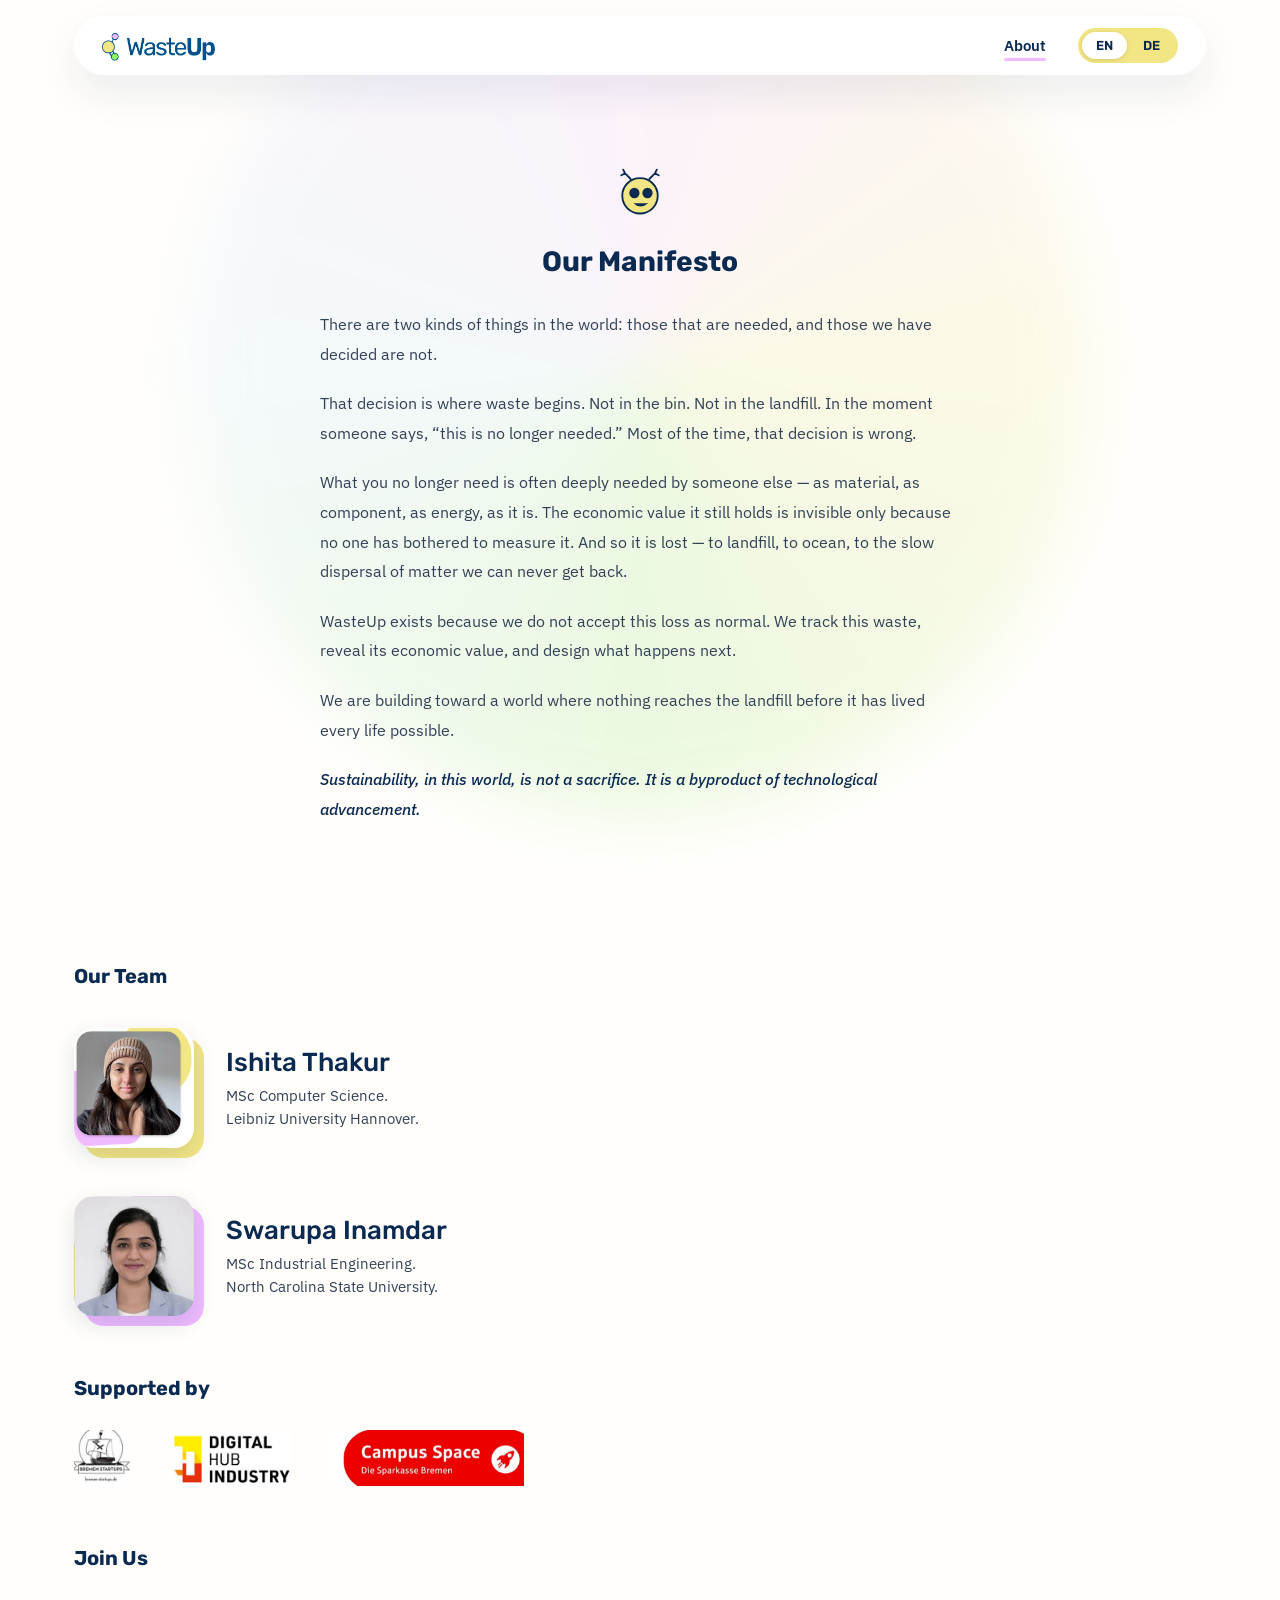
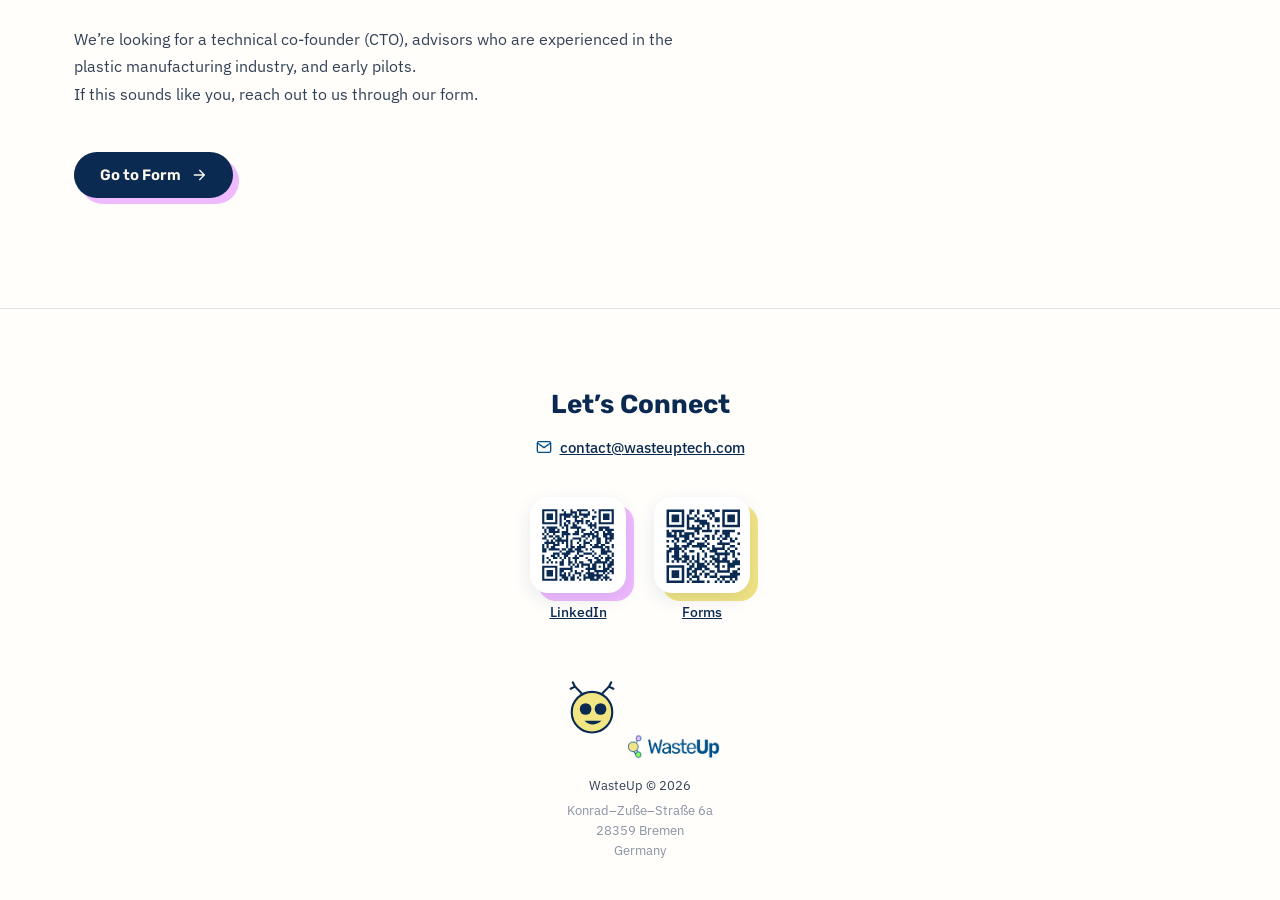
==== about.html @ ef6acc24 "Redesign homepage and add About page Replaces the single-page landing with the new two-page design (" ====
<!DOCTYPE html>
<html lang="en">
<head>
<meta charset="UTF-8">
<meta name="viewport" content="width=device-width, initial-scale=1.0">
<title>About — WasteUp</title>
<meta name="description" content="Our manifesto, our team, and how to join WasteUp.">
<link rel="preconnect" href="https://fonts.googleapis.com">
<link rel="preconnect" href="https://fonts.gstatic.com" crossorigin>
<link href="https://fonts.googleapis.com/css2?family=Rubik:wght@400;500;600;700;800&family=IBM+Plex+Sans:ital,wght@0,400;0,500;0,600;1,400&display=swap" rel="stylesheet">
<link rel="stylesheet" href="css/styles.css">
</head>
<body>

<nav class="site-nav">
  <div class="nav-pill">
    <a href="index.html" class="logo">
      <img src="assets/wasteup-logo.png" alt="WasteUp" class="logo-img">
    </a>
    <div class="nav-right">
      <ul class="nav-links">
        <li><a href="about.html" class="active">About</a></li>
      </ul>
      <div class="lang-toggle" role="group" aria-label="Language">
        <button type="button" class="active">EN</button>
        <button type="button">DE</button>
      </div>
    </div>
  </div>
</nav>

<section class="manifesto wu-reveal">
  <div class="manifesto-arc" aria-hidden="true"></div>
  <div class="manifesto-inner">
    <svg class="manifesto-icon" viewBox="0 0 120 120" fill="none">
      <path d="M40 30 L28 18 M28 18 L20 22 M28 18 L24 10" stroke="var(--navy)" stroke-width="4" stroke-linecap="round"/>
      <path d="M80 30 L92 18 M92 18 L100 22 M92 18 L96 10" stroke="var(--navy)" stroke-width="4" stroke-linecap="round"/>
      <circle cx="60" cy="66" r="38" fill="var(--yellow)" stroke="var(--navy)" stroke-width="4"/>
      <circle cx="48" cy="60" r="11" fill="var(--navy)"/>
      <circle cx="76" cy="60" r="11" fill="var(--navy)"/>
      <path d="M46 82 Q60 96 78 82 Z" fill="var(--navy)"/>
    </svg>
    <h1>Our Manifesto</h1>
    <p>There are two kinds of things in the world: those that are needed, and those we have decided are not.</p>
    <p>That decision is where waste begins. Not in the bin. Not in the landfill. In the moment someone says, &ldquo;this is no longer needed.&rdquo; Most of the time, that decision is wrong.</p>
    <p>What you no longer need is often deeply needed by someone else &mdash; as material, as component, as energy, as it is. The economic value it still holds is invisible only because no one has bothered to measure it. And so it is lost &mdash; to landfill, to ocean, to the slow dispersal of matter we can never get back.</p>
    <p>WasteUp exists because we do not accept this loss as normal. We track this waste, reveal its economic value, and design what happens next.</p>
    <p>We are building toward a world where nothing reaches the landfill before it has lived every life possible.</p>
    <p>Sustainability, in this world, is not a sacrifice. It is a byproduct of technological advancement.</p>
  </div>
</section>

<section class="team wu-reveal">
  <span class="eyebrow">Our Team</span>

  <div class="member">
    <div class="member-photo-wrap">
      <div class="member-photo">
        <img src="assets/team/ishita-thakur.png" alt="Ishita Thakur">
      </div>
    </div>
    <div>
      <h3>Ishita Thakur</h3>
      <p>MSc Computer Science.<br>Leibniz University Hannover.</p>
    </div>
  </div>

  <div class="member">
    <div class="member-photo-wrap">
      <div class="member-photo">
        <img src="assets/team/swarupa-inamdar.png" alt="Swarupa Inamdar">
      </div>
    </div>
    <div>
      <h3>Swarupa Inamdar</h3>
      <p>MSc Industrial Engineering.<br>North Carolina State University.</p>
    </div>
  </div>

  <div class="supported">
    <span class="eyebrow">Supported by</span>
    <div class="sponsor-row">
      <img src="assets/sponsors/bremen-startups.png" alt="Bremen Startups">
      <img src="assets/sponsors/digital-hub-industry.png" alt="Digital Hub Industry">
      <img src="assets/sponsors/campus-space.png" alt="Campus Space, Die Sparkasse Bremen">
    </div>
  </div>

  <div class="join" id="join">
    <span class="eyebrow">Join Us</span>
    <p>We&rsquo;re looking for a technical co-founder (CTO), advisors who are experienced in the plastic manufacturing industry, and early pilots.<br>If this sounds like you, reach out to us through our form.</p>
    <div class="btn-shadow-wrap">
      <a href="mailto:contact@wasteuptech.com" class="btn btn-primary">Go to Form
        <svg width="16" height="16" viewBox="0 0 24 24" fill="none" stroke="currentColor" stroke-width="2" stroke-linecap="round" stroke-linejoin="round"><path d="M5 12h14M13 5l7 7-7 7"/></svg>
      </a>
    </div>
  </div>
</section>

<footer class="site-footer wu-reveal" id="contact">
  <h2>Let&rsquo;s Connect</h2>
  <a href="mailto:contact@wasteuptech.com" class="contact-row">
    <svg width="16" height="16" viewBox="0 0 24 24" fill="none" stroke="var(--blue)" stroke-width="2"><rect x="2" y="4" width="20" height="16" rx="2"/><path d="M2 6l10 7 10-7"/></svg>
    contact@wasteuptech.com
  </a>

  <div class="qr-grid">
    <div class="qr-card">
      <div class="qr-frame-wrap pink">
        <a class="qr-frame" href="https://www.linkedin.com/company/wasteup-tech/" target="_blank" rel="noopener noreferrer" aria-label="WasteUp on LinkedIn">
          <svg viewBox="0 0 70 70"><path d="M2,2H4V4H2zM4,2H6V4H4zM6,2H8V4H6zM8,2H10V4H8zM10,2H12V4H10zM12,2H14V4H12zM14,2H16V4H14zM20,2H22V4H20zM28,2H30V4H28zM34,2H36V4H34zM36,2H38V4H36zM38,2H40V4H38zM40,2H42V4H40zM42,2H44V4H42zM48,2H50V4H48zM54,2H56V4H54zM56,2H58V4H56zM58,2H60V4H58zM60,2H62V4H60zM62,2H64V4H62zM64,2H66V4H64zM66,2H68V4H66zM2,4H4V6H2zM14,4H16V6H14zM22,4H24V6H22zM28,4H30V6H28zM30,4H32V6H30zM32,4H34V6H32zM36,4H38V6H36zM44,4H46V6H44zM50,4H52V6H50zM54,4H56V6H54zM66,4H68V6H66zM2,6H4V8H2zM6,6H8V8H6zM8,6H10V8H8zM10,6H12V8H10zM14,6H16V8H14zM18,6H20V8H18zM20,6H22V8H20zM22,6H24V8H22zM24,6H26V8H24zM26,6H28V8H26zM28,6H30V8H28zM32,6H34V8H32zM36,6H38V8H36zM38,6H40V8H38zM40,6H42V8H40zM42,6H44V8H42zM44,6H46V8H44zM54,6H56V8H54zM58,6H60V8H58zM60,6H62V8H60zM62,6H64V8H62zM66,6H68V8H66zM2,8H4V10H2zM6,8H8V10H6zM8,8H10V10H8zM10,8H12V10H10zM14,8H16V10H14zM18,8H20V10H18zM22,8H24V10H22zM24,8H26V10H24zM26,8H28V10H26zM30,8H32V10H30zM32,8H34V10H32zM34,8H36V10H34zM40,8H42V10H40zM42,8H44V10H42zM48,8H50V10H48zM50,8H52V10H50zM54,8H56V10H54zM58,8H60V10H58zM60,8H62V10H60zM62,8H64V10H62zM66,8H68V10H66zM2,10H4V12H2zM6,10H8V12H6zM8,10H10V12H8zM10,10H12V12H10zM14,10H16V12H14zM18,10H20V12H18zM22,10H24V12H22zM32,10H34V12H32zM38,10H40V12H38zM48,10H50V12H48zM54,10H56V12H54zM58,10H60V12H58zM60,10H62V12H60zM62,10H64V12H62zM66,10H68V12H66zM2,12H4V14H2zM14,12H16V14H14zM18,12H20V14H18zM24,12H26V14H24zM26,12H28V14H26zM32,12H34V14H32zM34,12H36V14H34zM36,12H38V14H36zM38,12H40V14H38zM42,12H44V14H42zM44,12H46V14H44zM54,12H56V14H54zM66,12H68V14H66zM2,14H4V16H2zM4,14H6V16H4zM6,14H8V16H6zM8,14H10V16H8zM10,14H12V16H10zM12,14H14V16H12zM14,14H16V16H14zM18,14H20V16H18zM22,14H24V16H22zM26,14H28V16H26zM30,14H32V16H30zM34,14H36V16H34zM38,14H40V16H38zM42,14H44V16H42zM46,14H48V16H46zM50,14H52V16H50zM54,14H56V16H54zM56,14H58V16H56zM58,14H60V16H58zM60,14H62V16H60zM62,14H64V16H62zM64,14H66V16H64zM66,14H68V16H66zM18,16H20V18H18zM22,16H24V18H22zM24,16H26V18H24zM30,16H32V18H30zM32,16H34V18H32zM44,16H46V18H44zM46,16H48V18H46zM48,16H50V18H48zM50,16H52V18H50zM2,18H4V20H2zM6,18H8V20H6zM8,18H10V20H8zM10,18H12V20H10zM12,18H14V20H12zM14,18H16V20H14zM20,18H22V20H20zM24,18H26V20H24zM28,18H30V20H28zM30,18H32V20H30zM32,18H34V20H32zM34,18H36V20H34zM36,18H38V20H36zM46,18H48V20H46zM50,18H52V20H50zM54,18H56V20H54zM56,18H58V20H56zM58,18H60V20H58zM60,18H62V20H60zM62,18H64V20H62zM4,20H6V22H4zM8,20H10V22H8zM10,20H12V22H10zM12,20H14V22H12zM16,20H18V22H16zM24,20H26V22H24zM34,20H36V22H34zM38,20H40V22H38zM40,20H42V22H40zM48,20H50V22H48zM54,20H56V22H54zM56,20H58V22H56zM60,20H62V22H60zM62,20H64V22H62zM64,20H66V22H64zM66,20H68V22H66zM4,22H6V24H4zM8,22H10V24H8zM10,22H12V24H10zM12,22H14V24H12zM14,22H16V24H14zM16,22H18V24H16zM20,22H22V24H20zM22,22H24V24H22zM24,22H26V24H24zM32,22H34V24H32zM34,22H36V24H34zM38,22H40V24H38zM46,22H48V24H46zM50,22H52V24H50zM52,22H54V24H52zM58,22H60V24H58zM62,22H64V24H62zM64,22H66V24H64zM2,24H4V26H2zM6,24H8V26H6zM12,24H14V26H12zM20,24H22V26H20zM22,24H24V26H22zM24,24H26V26H24zM26,24H28V26H26zM30,24H32V26H30zM32,24H34V26H32zM34,24H36V26H34zM40,24H42V26H40zM42,24H44V26H42zM44,24H46V26H44zM46,24H48V26H46zM48,24H50V26H48zM52,24H54V26H52zM58,24H60V26H58zM60,24H62V26H60zM62,24H64V26H62zM64,24H66V26H64zM66,24H68V26H66zM4,26H6V28H4zM8,26H10V28H8zM10,26H12V28H10zM14,26H16V28H14zM16,26H18V28H16zM20,26H22V28H20zM24,26H26V28H24zM38,26H40V28H38zM40,26H42V28H40zM44,26H46V28H44zM48,26H50V28H48zM50,26H52V28H50zM52,26H54V28H52zM58,26H60V28H58zM60,26H62V28H60zM64,26H66V28H64zM66,26H68V28H66zM2,28H4V30H2zM4,28H6V30H4zM12,28H14V30H12zM16,28H18V30H16zM18,28H20V30H18zM24,28H26V30H24zM30,28H32V30H30zM32,28H34V30H32zM34,28H36V30H34zM36,28H38V30H36zM42,28H44V30H42zM48,28H50V30H48zM52,28H54V30H52zM54,28H56V30H54zM60,28H62V30H60zM62,28H64V30H62zM64,28H66V30H64zM66,28H68V30H66zM6,30H8V32H6zM10,30H12V32H10zM14,30H16V32H14zM16,30H18V32H16zM18,30H20V32H18zM20,30H22V32H20zM22,30H24V32H22zM24,30H26V32H24zM28,30H30V32H28zM36,30H38V32H36zM40,30H42V32H40zM46,30H48V32H46zM52,30H54V32H52zM54,30H56V32H54zM60,30H62V32H60zM64,30H66V32H64zM4,32H6V34H4zM6,32H8V34H6zM8,32H10V34H8zM10,32H12V34H10zM12,32H14V34H12zM16,32H18V34H16zM20,32H22V34H20zM24,32H26V34H24zM28,32H30V34H28zM34,32H36V34H34zM40,32H42V34H40zM42,32H44V34H42zM44,32H46V34H44zM52,32H54V34H52zM54,32H56V34H54zM60,32H62V34H60zM62,32H64V34H62zM2,34H4V36H2zM6,34H8V36H6zM12,34H14V36H12zM14,34H16V36H14zM16,34H18V36H16zM24,34H26V36H24zM28,34H30V36H28zM36,34H38V36H36zM40,34H42V36H40zM46,34H48V36H46zM50,34H52V36H50zM52,34H54V36H52zM56,34H58V36H56zM58,34H60V36H58zM66,34H68V36H66zM2,36H4V38H2zM6,36H8V38H6zM10,36H12V38H10zM12,36H14V38H12zM24,36H26V38H24zM28,36H30V38H28zM30,36H32V38H30zM34,36H36V38H34zM36,36H38V38H36zM38,36H40V38H38zM40,36H42V38H40zM48,36H50V38H48zM50,36H52V38H50zM52,36H54V38H52zM54,36H56V38H54zM56,36H58V38H56zM60,36H62V38H60zM62,36H64V38H62zM66,36H68V38H66zM2,38H4V40H2zM4,38H6V40H4zM8,38H10V40H8zM10,38H12V40H10zM12,38H14V40H12zM14,38H16V40H14zM16,38H18V40H16zM20,38H22V40H20zM22,38H24V40H22zM26,38H28V40H26zM28,38H30V40H28zM32,38H34V40H32zM34,38H36V40H34zM36,38H38V40H36zM42,38H44V40H42zM46,38H48V40H46zM56,38H58V40H56zM58,38H60V40H58zM62,38H64V40H62zM2,40H4V42H2zM4,40H6V42H4zM18,40H20V42H18zM24,40H26V42H24zM26,40H28V42H26zM28,40H30V42H28zM30,40H32V42H30zM34,40H36V42H34zM36,40H38V42H36zM38,40H40V42H38zM48,40H50V42H48zM56,40H58V42H56zM58,40H60V42H58zM60,40H62V42H60zM62,40H64V42H62zM64,40H66V42H64zM12,42H14V44H12zM14,42H16V44H14zM16,42H18V44H16zM20,42H22V44H20zM22,42H24V44H22zM24,42H26V44H24zM26,42H28V44H26zM34,42H36V44H34zM40,42H42V44H40zM42,42H44V44H42zM44,42H46V44H44zM46,42H48V44H46zM50,42H52V44H50zM56,42H58V44H56zM58,42H60V44H58zM60,42H62V44H60zM66,42H68V44H66zM2,44H4V46H2zM10,44H12V46H10zM12,44H14V46H12zM16,44H18V46H16zM22,44H24V46H22zM24,44H26V46H24zM32,44H34V46H32zM36,44H38V46H36zM38,44H40V46H38zM48,44H50V46H48zM54,44H56V46H54zM62,44H64V46H62zM66,44H68V46H66zM2,46H4V48H2zM6,46H8V48H6zM12,46H14V48H12zM14,46H16V48H14zM18,46H20V48H18zM22,46H24V48H22zM26,46H28V48H26zM30,46H32V48H30zM32,46H34V48H32zM34,46H36V48H34zM42,46H44V48H42zM50,46H52V48H50zM52,46H54V48H52zM56,46H58V48H56zM60,46H62V48H60zM62,46H64V48H62zM64,46H66V48H64zM2,48H4V50H2zM8,48H10V50H8zM20,48H22V50H20zM26,48H28V50H26zM32,48H34V50H32zM44,48H46V50H44zM46,48H48V50H46zM52,48H54V50H52zM54,48H56V50H54zM60,48H62V50H60zM62,48H64V50H62zM66,48H68V50H66zM2,50H4V52H2zM6,50H8V52H6zM10,50H12V52H10zM14,50H16V52H14zM18,50H20V52H18zM20,50H22V52H20zM26,50H28V52H26zM28,50H30V52H28zM32,50H34V52H32zM36,50H38V52H36zM38,50H40V52H38zM46,50H48V52H46zM50,50H52V52H50zM52,50H54V52H52zM54,50H56V52H54zM56,50H58V52H56zM58,50H60V52H58zM60,50H62V52H60zM64,50H66V52H64zM66,50H68V52H66zM18,52H20V54H18zM20,52H22V54H20zM26,52H28V54H26zM30,52H32V54H30zM34,52H36V54H34zM38,52H40V54H38zM40,52H42V54H40zM42,52H44V54H42zM44,52H46V54H44zM48,52H50V54H48zM50,52H52V54H50zM58,52H60V54H58zM62,52H64V54H62zM64,52H66V54H64zM66,52H68V54H66zM2,54H4V56H2zM4,54H6V56H4zM6,54H8V56H6zM8,54H10V56H8zM10,54H12V56H10zM12,54H14V56H12zM14,54H16V56H14zM28,54H30V56H28zM32,54H34V56H32zM34,54H36V56H34zM38,54H40V56H38zM44,54H46V56H44zM48,54H50V56H48zM50,54H52V56H50zM54,54H56V56H54zM58,54H60V56H58zM62,54H64V56H62zM64,54H66V56H64zM2,56H4V58H2zM14,56H16V58H14zM18,56H20V58H18zM20,56H22V58H20zM22,56H24V58H22zM24,56H26V58H24zM26,56H28V58H26zM28,56H30V58H28zM42,56H44V58H42zM44,56H46V58H44zM46,56H48V58H46zM48,56H50V58H48zM50,56H52V58H50zM58,56H60V58H58zM60,56H62V58H60zM62,56H64V58H62zM66,56H68V58H66zM2,58H4V60H2zM6,58H8V60H6zM8,58H10V60H8zM10,58H12V60H10zM14,58H16V60H14zM18,58H20V60H18zM20,58H22V60H20zM28,58H30V60H28zM32,58H34V60H32zM38,58H40V60H38zM44,58H46V60H44zM50,58H52V60H50zM52,58H54V60H52zM54,58H56V60H54zM56,58H58V60H56zM58,58H60V60H58zM60,58H62V60H60zM64,58H66V60H64zM66,58H68V60H66zM2,60H4V62H2zM6,60H8V62H6zM8,60H10V62H8zM10,60H12V62H10zM14,60H16V62H14zM18,60H20V62H18zM22,60H24V62H22zM26,60H28V62H26zM32,60H34V62H32zM34,60H36V62H34zM36,60H38V62H36zM42,60H44V62H42zM44,60H46V62H44zM46,60H48V62H46zM48,60H50V62H48zM52,60H54V62H52zM58,60H60V62H58zM62,60H64V62H62zM66,60H68V62H66zM2,62H4V64H2zM6,62H8V64H6zM8,62H10V64H8zM10,62H12V64H10zM14,62H16V64H14zM18,62H20V64H18zM20,62H22V64H20zM22,62H24V64H22zM26,62H28V64H26zM30,62H32V64H30zM36,62H38V64H36zM40,62H42V64H40zM44,62H46V64H44zM46,62H48V64H46zM48,62H50V64H48zM50,62H52V64H50zM52,62H54V64H52zM54,62H56V64H54zM56,62H58V64H56zM60,62H62V64H60zM2,64H4V66H2zM14,64H16V66H14zM20,64H22V66H20zM22,64H24V66H22zM24,64H26V66H24zM28,64H30V66H28zM30,64H32V66H30zM34,64H36V66H34zM40,64H42V66H40zM42,64H44V66H42zM44,64H46V66H44zM46,64H48V66H46zM48,64H50V66H48zM52,64H54V66H52zM54,64H56V66H54zM58,64H60V66H58zM60,64H62V66H60zM62,64H64V66H62zM2,66H4V68H2zM4,66H6V68H4zM6,66H8V68H6zM8,66H10V68H8zM10,66H12V68H10zM12,66H14V68H12zM14,66H16V68H14zM18,66H20V68H18zM22,66H24V68H22zM24,66H26V68H24zM28,66H30V68H28zM30,66H32V68H30zM36,66H38V68H36zM40,66H42V68H40zM46,66H48V68H46zM48,66H50V68H48zM50,66H52V68H50zM52,66H54V68H52zM56,66H58V68H56zM60,66H62V68H60zM64,66H66V68H64z" fill="var(--navy)"/></svg>
        </a>
      </div>
      <a href="https://www.linkedin.com/company/wasteup-tech/" target="_blank" rel="noopener noreferrer" class="qr-label">LinkedIn</a>
    </div>
    <div class="qr-card">
      <div class="qr-frame-wrap yellow">
        <a class="qr-frame" href="#join" aria-label="WasteUp forms">
          <svg viewBox="0 0 60 60"><path d="M2,2H4V4H2zM4,2H6V4H4zM6,2H8V4H6zM8,2H10V4H8zM10,2H12V4H10zM12,2H14V4H12zM14,2H16V4H14zM20,2H22V4H20zM22,2H24V4H22zM26,2H28V4H26zM32,2H34V4H32zM34,2H36V4H34zM36,2H38V4H36zM40,2H42V4H40zM42,2H44V4H42zM46,2H48V4H46zM48,2H50V4H48zM50,2H52V4H50zM52,2H54V4H52zM54,2H56V4H54zM56,2H58V4H56zM58,2H60V4H58zM2,4H4V6H2zM14,4H16V6H14zM20,4H22V6H20zM26,4H28V6H26zM36,4H38V6H36zM38,4H40V6H38zM46,4H48V6H46zM58,4H60V6H58zM2,6H4V8H2zM6,6H8V8H6zM8,6H10V8H8zM10,6H12V8H10zM14,6H16V8H14zM18,6H20V8H18zM24,6H26V8H24zM30,6H32V8H30zM34,6H36V8H34zM38,6H40V8H38zM46,6H48V8H46zM50,6H52V8H50zM52,6H54V8H52zM54,6H56V8H54zM58,6H60V8H58zM2,8H4V10H2zM6,8H8V10H6zM8,8H10V10H8zM10,8H12V10H10zM14,8H16V10H14zM18,8H20V10H18zM20,8H22V10H20zM22,8H24V10H22zM26,8H28V10H26zM36,8H38V10H36zM40,8H42V10H40zM42,8H44V10H42zM46,8H48V10H46zM50,8H52V10H50zM52,8H54V10H52zM54,8H56V10H54zM58,8H60V10H58zM2,10H4V12H2zM6,10H8V12H6zM8,10H10V12H8zM10,10H12V12H10zM14,10H16V12H14zM18,10H20V12H18zM24,10H26V12H24zM26,10H28V12H26zM28,10H30V12H28zM30,10H32V12H30zM32,10H34V12H32zM40,10H42V12H40zM42,10H44V12H42zM46,10H48V12H46zM50,10H52V12H50zM52,10H54V12H52zM54,10H56V12H54zM58,10H60V12H58zM2,12H4V14H2zM14,12H16V14H14zM18,12H20V14H18zM28,12H30V14H28zM30,12H32V14H30zM32,12H34V14H32zM34,12H36V14H34zM46,12H48V14H46zM58,12H60V14H58zM2,14H4V16H2zM4,14H6V16H4zM6,14H8V16H6zM8,14H10V16H8zM10,14H12V16H10zM12,14H14V16H12zM14,14H16V16H14zM18,14H20V16H18zM22,14H24V16H22zM26,14H28V16H26zM30,14H32V16H30zM34,14H36V16H34zM38,14H40V16H38zM42,14H44V16H42zM46,14H48V16H46zM48,14H50V16H48zM50,14H52V16H50zM52,14H54V16H52zM54,14H56V16H54zM56,14H58V16H56zM58,14H60V16H58zM18,16H20V18H18zM20,16H22V18H20zM22,16H24V18H22zM24,16H26V18H24zM26,16H28V18H26zM28,16H30V18H28zM34,16H36V18H34zM2,18H4V20H2zM6,18H8V20H6zM8,18H10V20H8zM10,18H12V20H10zM12,18H14V20H12zM14,18H16V20H14zM24,18H26V20H24zM26,18H28V20H26zM30,18H32V20H30zM32,18H34V20H32zM34,18H36V20H34zM36,18H38V20H36zM40,18H42V20H40zM42,18H44V20H42zM46,18H48V20H46zM48,18H50V20H48zM50,18H52V20H50zM52,18H54V20H52zM54,18H56V20H54zM2,20H4V22H2zM4,20H6V22H4zM8,20H10V22H8zM12,20H14V22H12zM16,20H18V22H16zM18,20H20V22H18zM20,20H22V22H20zM22,20H24V22H22zM26,20H28V22H26zM40,20H42V22H40zM46,20H48V22H46zM48,20H50V22H48zM50,20H52V22H50zM58,20H60V22H58zM2,22H4V24H2zM4,22H6V24H4zM6,22H8V24H6zM8,22H10V24H8zM12,22H14V24H12zM14,22H16V24H14zM16,22H18V24H16zM18,22H20V24H18zM22,22H24V24H22zM32,22H34V24H32zM34,22H36V24H34zM38,22H40V24H38zM44,22H46V24H44zM48,22H50V24H48zM50,22H52V24H50zM8,24H10V26H8zM10,24H12V26H10zM16,24H18V26H16zM18,24H20V26H18zM24,24H26V26H24zM26,24H28V26H26zM30,24H32V26H30zM34,24H36V26H34zM38,24H40V26H38zM42,24H44V26H42zM46,24H48V26H46zM48,24H50V26H48zM52,24H54V26H52zM56,24H58V26H56zM2,26H4V28H2zM6,26H8V28H6zM10,26H12V28H10zM14,26H16V28H14zM16,26H18V28H16zM20,26H22V28H20zM22,26H24V28H22zM32,26H34V28H32zM44,26H46V28H44zM52,26H54V28H52zM54,26H56V28H54zM8,28H10V30H8zM18,28H20V30H18zM20,28H22V30H20zM26,28H28V30H26zM28,28H30V30H28zM30,28H32V30H30zM34,28H36V30H34zM42,28H44V30H42zM44,28H46V30H44zM46,28H48V30H46zM48,28H50V30H48zM50,28H52V30H50zM58,28H60V30H58zM2,30H4V32H2zM8,30H10V32H8zM10,30H12V32H10zM14,30H16V32H14zM16,30H18V32H16zM18,30H20V32H18zM22,30H24V32H22zM24,30H26V32H24zM26,30H28V32H26zM28,30H30V32H28zM30,30H32V32H30zM32,30H34V32H32zM38,30H40V32H38zM46,30H48V32H46zM52,30H54V32H52zM54,30H56V32H54zM4,32H6V34H4zM6,32H8V34H6zM8,32H10V34H8zM10,32H12V34H10zM12,32H14V34H12zM16,32H18V34H16zM28,32H30V34H28zM34,32H36V34H34zM38,32H40V34H38zM40,32H42V34H40zM42,32H44V34H42zM44,32H46V34H44zM46,32H48V34H46zM50,32H52V34H50zM56,32H58V34H56zM2,34H4V36H2zM4,34H6V36H4zM8,34H10V36H8zM10,34H12V36H10zM14,34H16V36H14zM20,34H22V36H20zM22,34H24V36H22zM30,34H32V36H30zM36,34H38V36H36zM38,34H40V36H38zM40,34H42V36H40zM48,34H50V36H48zM52,34H54V36H52zM54,34H56V36H54zM2,36H4V38H2zM8,36H10V38H8zM10,36H12V38H10zM16,36H18V38H16zM26,36H28V38H26zM32,36H34V38H32zM40,36H42V38H40zM42,36H44V38H42zM44,36H46V38H44zM46,36H48V38H46zM48,36H50V38H48zM50,36H52V38H50zM54,36H56V38H54zM58,36H60V38H58zM2,38H4V40H2zM6,38H8V40H6zM8,38H10V40H8zM10,38H12V40H10zM14,38H16V40H14zM16,38H18V40H16zM18,38H20V40H18zM22,38H24V40H22zM26,38H28V40H26zM32,38H34V40H32zM36,38H38V40H36zM38,38H40V40H38zM42,38H44V40H42zM48,38H50V40H48zM54,38H56V40H54zM2,40H4V42H2zM8,40H10V42H8zM10,40H12V42H10zM12,40H14V42H12zM16,40H18V42H16zM18,40H20V42H18zM22,40H24V42H22zM26,40H28V42H26zM30,40H32V42H30zM38,40H40V42H38zM40,40H42V42H40zM42,40H44V42H42zM46,40H48V42H46zM48,40H50V42H48zM56,40H58V42H56zM2,42H4V44H2zM6,42H8V44H6zM10,42H12V44H10zM14,42H16V44H14zM16,42H18V44H16zM20,42H22V44H20zM24,42H26V44H24zM26,42H28V44H26zM32,42H34V44H32zM36,42H38V44H36zM40,42H42V44H40zM42,42H44V44H42zM44,42H46V44H44zM46,42H48V44H46zM48,42H50V44H48zM50,42H52V44H50zM54,42H56V44H54zM56,42H58V44H56zM58,42H60V44H58zM18,44H20V46H18zM22,44H24V46H22zM26,44H28V46H26zM28,44H30V46H28zM30,44H32V46H30zM34,44H36V46H34zM38,44H40V46H38zM42,44H44V46H42zM50,44H52V46H50zM52,44H54V46H52zM54,44H56V46H54zM56,44H58V46H56zM58,44H60V46H58zM2,46H4V48H2zM4,46H6V48H4zM6,46H8V48H6zM8,46H10V48H8zM10,46H12V48H10zM12,46H14V48H12zM14,46H16V48H14zM20,46H22V48H20zM22,46H24V48H22zM26,46H28V48H26zM28,46H30V48H28zM30,46H32V48H30zM32,46H34V48H32zM40,46H42V48H40zM42,46H44V48H42zM46,46H48V48H46zM50,46H52V48H50zM52,46H54V48H52zM54,46H56V48H54zM2,48H4V50H2zM14,48H16V50H14zM18,48H20V50H18zM20,48H22V50H20zM24,48H26V50H24zM26,48H28V50H26zM28,48H30V50H28zM32,48H34V50H32zM34,48H36V50H34zM42,48H44V50H42zM50,48H52V50H50zM58,48H60V50H58zM2,50H4V52H2zM6,50H8V52H6zM8,50H10V52H8zM10,50H12V52H10zM14,50H16V52H14zM18,50H20V52H18zM22,50H24V52H22zM24,50H26V52H24zM30,50H32V52H30zM36,50H38V52H36zM38,50H40V52H38zM42,50H44V52H42zM44,50H46V52H44zM46,50H48V52H46zM48,50H50V52H48zM50,50H52V52H50zM54,50H56V52H54zM56,50H58V52H56zM2,52H4V54H2zM6,52H8V54H6zM8,52H10V54H8zM10,52H12V54H10zM14,52H16V54H14zM18,52H20V54H18zM20,52H22V54H20zM24,52H26V54H24zM28,52H30V54H28zM32,52H34V54H32zM34,52H36V54H34zM40,52H42V54H40zM52,52H54V54H52zM54,52H56V54H54zM56,52H58V54H56zM58,52H60V54H58zM2,54H4V56H2zM6,54H8V56H6zM8,54H10V56H8zM10,54H12V56H10zM14,54H16V56H14zM18,54H20V56H18zM22,54H24V56H22zM24,54H26V56H24zM26,54H28V56H26zM32,54H34V56H32zM36,54H38V56H36zM38,54H40V56H38zM40,54H42V56H40zM44,54H46V56H44zM46,54H48V56H46zM48,54H50V56H48zM50,54H52V56H50zM52,54H54V56H52zM54,54H56V56H54zM56,54H58V56H56zM2,56H4V58H2zM14,56H16V58H14zM20,56H22V58H20zM26,56H28V58H26zM42,56H44V58H42zM46,56H48V58H46zM52,56H54V58H52zM56,56H58V58H56zM2,58H4V60H2zM4,58H6V60H4zM6,58H8V60H6zM8,58H10V60H8zM10,58H12V60H10zM12,58H14V60H12zM14,58H16V60H14zM18,58H20V60H18zM22,58H24V60H22zM24,58H26V60H24zM26,58H28V60H26zM28,58H30V60H28zM30,58H32V60H30zM34,58H36V60H34zM40,58H42V60H40zM44,58H46V60H44zM48,58H50V60H48zM50,58H52V60H50zM54,58H56V60H54z" fill="var(--navy)"/></svg>
        </a>
      </div>
      <a href="#join" class="qr-label">Forms</a>
    </div>
  </div>

  <svg class="footer-mascot" viewBox="0 0 120 120" fill="none">
    <path d="M40 30 L28 18 M28 18 L20 22 M28 18 L24 10" stroke="var(--navy)" stroke-width="4" stroke-linecap="round"/>
    <path d="M80 30 L92 18 M92 18 L100 22 M92 18 L96 10" stroke="var(--navy)" stroke-width="4" stroke-linecap="round"/>
    <circle cx="60" cy="66" r="38" fill="var(--yellow)" stroke="var(--navy)" stroke-width="4"/>
    <circle cx="48" cy="60" r="11" fill="var(--navy)"/>
    <circle cx="76" cy="60" r="11" fill="var(--navy)"/>
    <path d="M46 82 Q60 96 78 82 Z" fill="var(--navy)"/>
  </svg>

  <a href="index.html" class="logo" style="justify-content:center;margin-bottom:10px;">
    <img src="assets/wasteup-logo.png" alt="WasteUp" class="logo-img logo-img-sm">
  </a>
  <p class="footer-copy">WasteUp &copy; 2026</p>
  <p class="footer-address">Konrad&ndash;Zu&szlig;e&ndash;Stra&szlig;e 6a<br>28359 Bremen<br>Germany</p>
</footer>

<script src="js/main.js"></script>
</body>
</html>
---- css/styles.css ----
:root{
  --navy:#0b2a52;
  --blue:#00518b;
  --charcoal:#324156;
  --yellow:#f2e584;
  --yellow-deep:#e3c93f;
  --green:#8be25e;
  --pink:#f0baff;
  --pink-deep:#df8ef2;
  --skyblue:#bfe3ff;
  --paper:#fffefb;
  --hair: rgba(11,42,82,0.12);
  --shadow-soft: 0 18px 40px rgba(11,42,82,0.08);
}

*{box-sizing:border-box;margin:0;padding:0;}

html{scroll-behavior:smooth;}

body{
  font-family:'IBM Plex Sans',sans-serif;
  color:var(--charcoal);
  background:var(--paper);
  -webkit-font-smoothing:antialiased;
  overflow-x:hidden;
}

h1,h2,h3,.brand-font{font-family:'Rubik',sans-serif;}

a{color:inherit;text-decoration:none;}

img{max-width:100%;display:block;}

.container{
  max-width:1180px;
  margin:0 auto;
  padding:0 24px;
}

/* ---------- utility ---------- */
.hl-yellow,.hl-green{
  background-repeat:no-repeat;
  background-position:0 90%;
  background-size:100% 40%;
  padding:0 2px;
}
.hl-yellow{background-image:linear-gradient(var(--yellow),var(--yellow));}
.hl-green{background-image:linear-gradient(var(--green),var(--green));}

.eyebrow{
  display:inline-flex;align-items:center;gap:8px;
  font-family:'Rubik',sans-serif;
  font-weight:700;
  font-size:15px;
  color:var(--navy);
  margin-bottom:18px;
}

/* ---------- reveal-on-scroll (CSS only, no animation libs) ---------- */
.wu-reveal{
  opacity:0;
  transform:translateY(18px);
  transition:opacity .6s ease, transform .6s ease;
}
.wu-reveal.wu-in{
  opacity:1;
  transform:none;
}

/* ---------- logo ---------- */
.logo{display:inline-flex;align-items:center;gap:10px;}
.logo svg{display:block;}
.logo-word{font-family:'Rubik',sans-serif;font-size:22px;color:var(--blue);letter-spacing:-.02em;}
.logo-word b{font-family:'IBM Plex Sans',sans-serif;font-weight:700;}
.logo-img{height:32px;width:auto;display:block;}
.logo-img-sm{height:26px;}

/* ---------- nav ---------- */
.site-nav{
  position:sticky;
  top:16px;
  z-index:50;
  margin:16px auto 0;
  max-width:1180px;
  padding:0 24px;
}
.nav-pill{
  background:#fff;
  border-radius:999px;
  box-shadow:var(--shadow-soft);
  display:flex;
  align-items:center;
  justify-content:space-between;
  padding:12px 28px;
}
.nav-right{display:flex;align-items:center;gap:32px;}
.nav-links{display:flex;gap:28px;list-style:none;font-weight:500;font-size:15px;color:var(--navy);}
.nav-links a{position:relative;padding-bottom:4px;}
.nav-links a.active{font-weight:600;}
.nav-links a.active::after{
  content:"";position:absolute;left:0;right:0;bottom:-2px;height:3px;
  background:var(--pink);border-radius:3px;
}
.lang-toggle{
  display:flex;align-items:center;gap:2px;
  background:var(--yellow);
  border-radius:999px;
  padding:4px;
  font-family:'Rubik',sans-serif;
  font-weight:600;
  font-size:13px;
}
.lang-toggle span, .lang-toggle button{
  border:none;background:none;font:inherit;color:var(--navy);
  padding:6px 14px;border-radius:999px;cursor:pointer;
}
.lang-toggle .active{background:#fff;box-shadow:0 1px 4px rgba(0,0,0,.12);}

/* ---------- blobs (decorative) ---------- */
.blob{position:absolute;border-radius:50%;filter:blur(1px);z-index:0;}

/* ---------- hero ---------- */
.hero{
  position:relative;
  padding:96px 24px 80px;
  overflow:hidden;
}
.hero-inner{
  max-width:1180px;
  margin:0 auto;
  position:relative;
  display:grid;
  grid-template-columns:1fr 1fr;
  align-items:center;
  gap:40px;
  min-height:420px;
}
.hero-blobs{position:relative;height:100%;}
.hero-blobs .blob-a{width:380px;height:380px;background:var(--yellow);opacity:.65;left:20px;top:10px;}
.hero-blobs .blob-b{width:280px;height:280px;background:var(--yellow-deep);opacity:.55;left:170px;top:70px;}
.hero-copy{position:relative;z-index:2;}
.hero-copy h1{
  font-size:46px;
  line-height:1.18;
  color:var(--navy);
  font-weight:500;
  letter-spacing:-.01em;
}
.hero-copy p{
  margin-top:24px;
  font-size:16px;
  line-height:1.7;
  max-width:480px;
  color:var(--charcoal);
}
.btn{
  display:inline-flex;align-items:center;gap:10px;
  font-family:'Rubik',sans-serif;
  font-weight:600;
  font-size:15px;
  padding:14px 26px;
  border-radius:999px;
  cursor:pointer;
  border:none;
}
.btn-primary{
  background:var(--navy);
  color:#fdf8ea;
  position:relative;
}
.btn-shadow-wrap{position:relative;display:inline-block;margin-top:36px;}
.btn-shadow-wrap::before{
  content:"";
  position:absolute;
  inset:6px -6px -6px 6px;
  background:var(--pink);
  border-radius:999px;
  z-index:0;
}
.btn-shadow-wrap .btn{position:relative;z-index:1;}
.btn-shadow-wrap.yellow::before{background:var(--yellow);}

/* ---------- section shells ---------- */
section{padding:70px 24px;}
.section-inner{max-width:1180px;margin:0 auto;}
.problem h2, .solution h2{
  font-size:34px;
  line-height:1.28;
  color:var(--navy);
  font-weight:500;
  max-width:720px;
}
.problem p, .solution > p{
  margin-top:22px;
  font-size:16px;
  line-height:1.75;
  max-width:640px;
  color:var(--charcoal);
}
.problem{position:relative;}

.solution{text-align:center;}
.solution .eyebrow{justify-content:center;}
.solution h2{margin:0 auto;text-align:center;}
.solution > p{margin:22px auto 0;text-align:center;}

.feature-grid{
  margin-top:56px;
  display:grid;
  grid-template-columns:repeat(4,1fr);
  gap:40px;
  text-align:center;
}
.feature-icon-wrap{position:relative;width:74px;height:74px;margin:0 auto 22px;}
.feature-icon-wrap::before{
  content:"";
  position:absolute;
  inset:8px -8px -8px 8px;
  background:var(--pink);
  z-index:0;
}
.feature-icon{
  position:relative;z-index:1;
  width:74px;height:74px;
  background:var(--yellow);
  display:flex;align-items:center;justify-content:center;
}
.feature-icon svg{width:32px;height:32px;}
.icon-round, .icon-round::before{border-radius:50%;}
.icon-round.shadow::before{border-radius:50%;}
.feature-icon-wrap.round::before{border-radius:50%;}
.feature-icon-wrap.round .feature-icon{border-radius:50%;}
.feature-icon-wrap.square::before{border-radius:14px;}
.feature-icon-wrap.square .feature-icon{border-radius:14px;}
.feature h3{font-size:19px;color:var(--navy);margin-bottom:10px;}
.feature p{font-size:14.5px;line-height:1.6;color:var(--charcoal);}

/* ---------- footer ---------- */
.site-footer{
  padding:80px 24px 40px;
  text-align:center;
  border-top:1px solid var(--hair);
  margin-top:40px;
}
.site-footer h2{font-size:26px;color:var(--navy);margin-bottom:18px;}
.contact-row{
  display:inline-flex;align-items:center;gap:8px;
  font-size:15px;color:var(--navy);font-weight:500;
  text-decoration:underline;
  margin-bottom:40px;
}
.qr-grid{display:flex;justify-content:center;gap:28px;margin-bottom:56px;}
.qr-card{display:flex;flex-direction:column;align-items:center;gap:10px;}
.qr-frame-wrap{position:relative;width:96px;height:96px;}
.qr-frame-wrap::before{
  content:"";position:absolute;inset:8px -8px -8px 8px;border-radius:18px;
}
.qr-frame-wrap.pink::before{background:var(--pink);}
.qr-frame-wrap.yellow::before{background:var(--yellow);}
.qr-frame{
  position:relative;z-index:1;
  width:96px;height:96px;border-radius:18px;
  background:#fff;
  display:flex;align-items:center;justify-content:center;
  padding:10px;
  box-shadow:0 6px 18px rgba(11,42,82,.10);
}
.qr-frame svg{width:100%;height:100%;}
.qr-label{font-size:14px;font-weight:500;color:var(--navy);text-decoration:underline;}

.footer-mascot{width:64px;height:64px;margin:0 auto 18px;}
.footer-copy{font-size:13px;color:var(--charcoal);margin-top:8px;}
.footer-address{font-size:12.5px;color:#8a93a3;margin-top:6px;line-height:1.6;}

/* ---------- about: manifesto ---------- */
.manifesto{
  position:relative;
  text-align:center;
  padding-top:90px;
  overflow:hidden;
}
.manifesto-arc{
  position:absolute;
  top:-160px;left:50%;
  transform:translateX(-50%);
  width:900px;height:900px;
  border-radius:50%;
  background:conic-gradient(from 0deg,var(--pink),var(--yellow),var(--green),var(--skyblue),var(--pink));
  opacity:.16;
  filter:blur(30px);
  z-index:0;
}
.manifesto-inner{position:relative;z-index:1;max-width:640px;margin:0 auto;}
.manifesto-icon{width:56px;height:56px;margin:0 auto 20px;}
.manifesto h1{font-size:28px;color:var(--navy);margin-bottom:32px;}
.manifesto p{font-size:16px;line-height:1.85;color:var(--charcoal);margin-bottom:20px;text-align:left;}
.manifesto p:last-of-type{font-style:italic;color:var(--navy);font-weight:500;margin-bottom:0;}

/* ---------- about: team ---------- */
.team{max-width:1180px;margin:0 auto;padding:70px 24px;}
.team .eyebrow{font-size:20px;margin-bottom:40px;}
.member{display:flex;align-items:center;gap:32px;margin-bottom:48px;}
.member-photo-wrap{position:relative;width:120px;height:120px;flex:none;}
.member-photo-wrap::before{
  content:"";position:absolute;inset:10px -10px -10px 10px;border-radius:20px;
}
.member:nth-child(odd) .member-photo-wrap::before{background:var(--pink);}
.member:nth-child(even) .member-photo-wrap::before{background:var(--yellow);}
.member-photo{
  position:relative;z-index:1;
  width:120px;height:120px;border-radius:20px;
  overflow:hidden;
  box-shadow:0 8px 22px rgba(11,42,82,.12);
}
.member-photo img{width:100%;height:100%;object-fit:cover;}
.member h3{font-size:26px;color:var(--navy);margin-bottom:6px;font-weight:500;}
.member p{font-size:14.5px;line-height:1.6;color:var(--charcoal);}

.supported{margin-top:60px;}
.supported .eyebrow{font-size:20px;margin-bottom:30px;}
.sponsor-row{display:flex;align-items:center;gap:36px;flex-wrap:wrap;}
.sponsor-row img{height:56px;width:auto;object-fit:contain;}

.join{margin-top:60px;max-width:620px;}
.join .eyebrow{font-size:20px;}
.join p{font-size:15.5px;line-height:1.75;color:var(--charcoal);margin:16px 0 8px;}

@media (max-width:860px){
  .hero-inner{grid-template-columns:1fr;}
  .hero-blobs{display:none;}
  .hero-copy h1{font-size:36px;}
  .feature-grid{grid-template-columns:repeat(2,1fr);gap:32px;}
  .problem h2, .solution h2{font-size:28px;}
  .member{flex-direction:column;text-align:center;}
  .sponsor-row{justify-content:center;}
}

@media (max-width:480px){
  .nav-pill{padding:10px 16px;}
  .nav-right{gap:14px;}
  .nav-links{gap:14px;font-size:14px;}
  .logo-word{font-size:18px;}
  .lang-toggle button{padding:5px 10px;font-size:12px;}
}
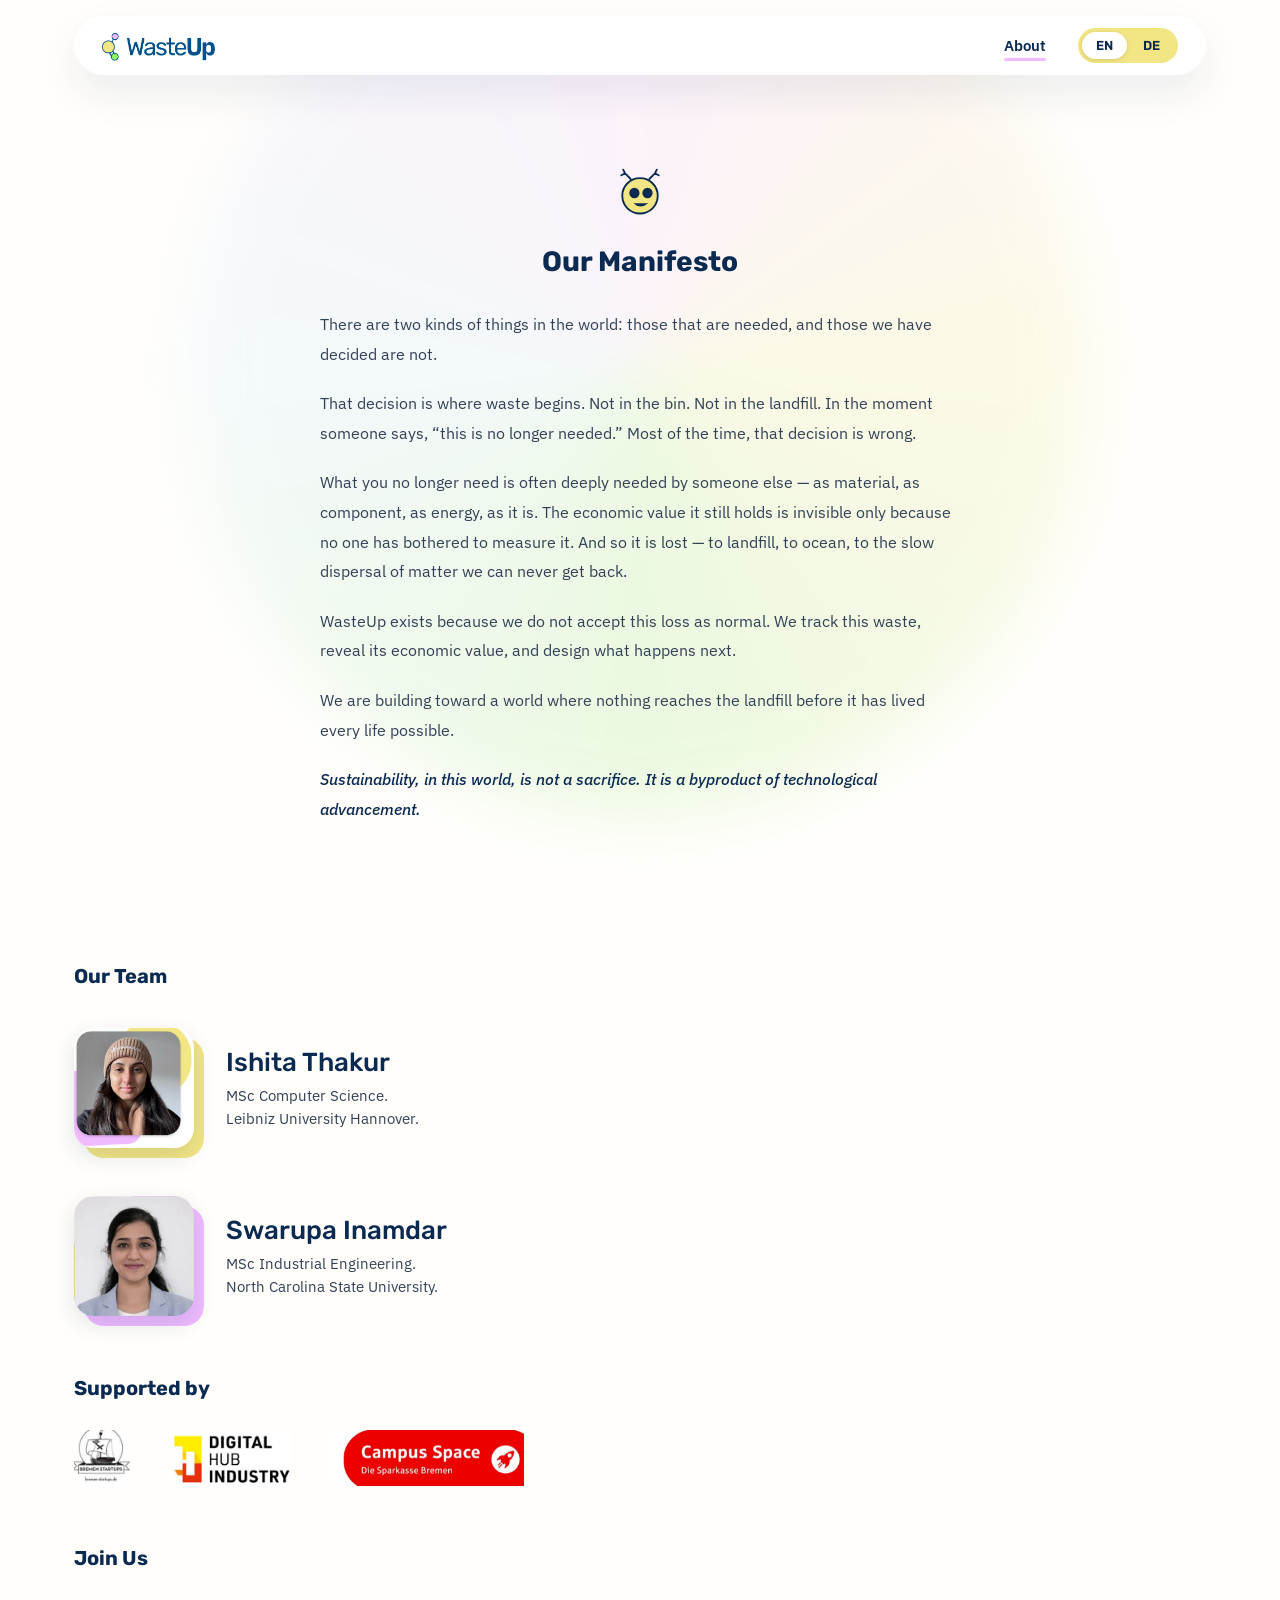
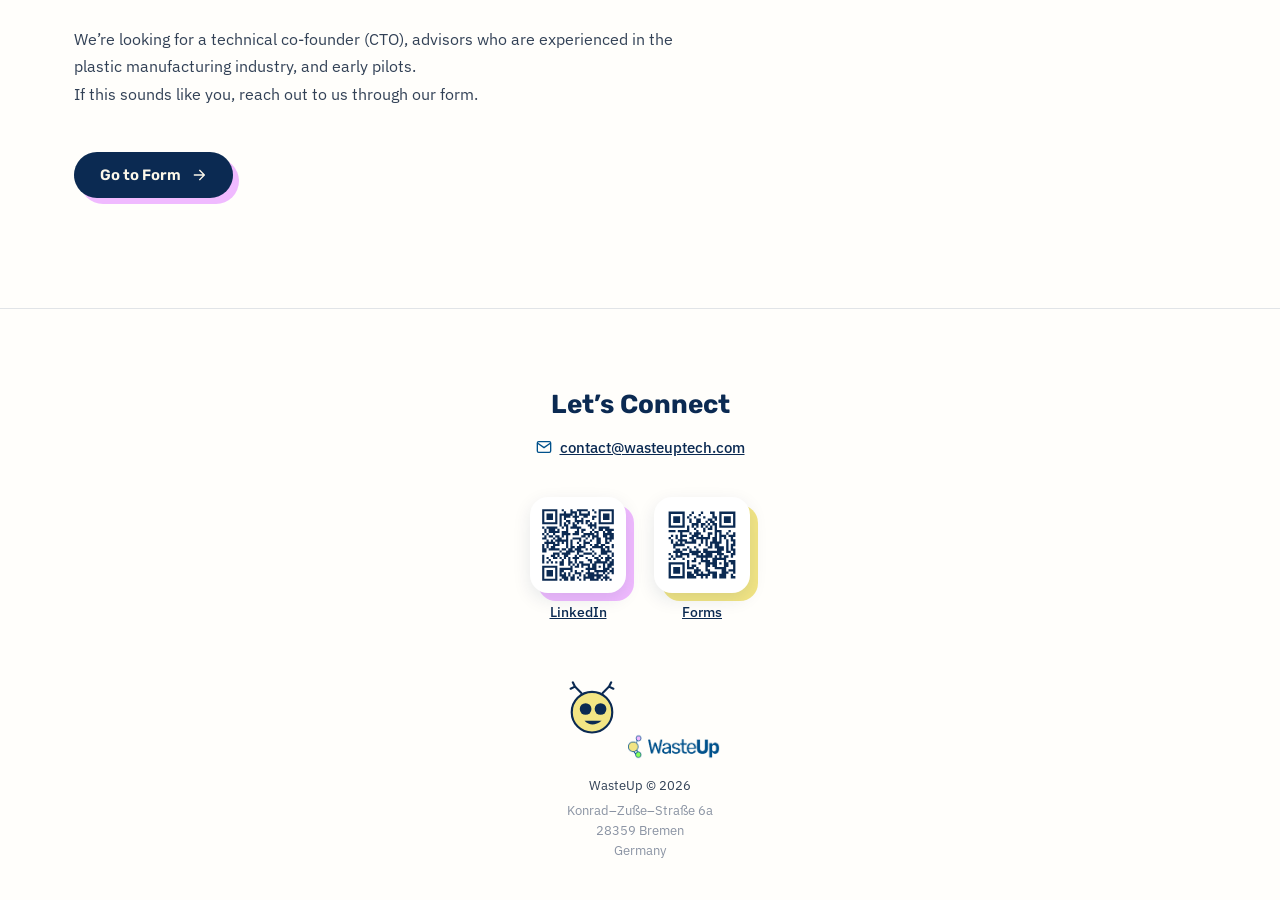
==== commit 69737d8e: "Point Forms QR/links at the real Google Form The Forms QR pattern was a leftover from the brochure a" ====
--- a/about.html
+++ b/about.html
@@ -90,7 +90,7 @@
     <span class="eyebrow">Join Us</span>
     <p>We&rsquo;re looking for a technical co-founder (CTO), advisors who are experienced in the plastic manufacturing industry, and early pilots.<br>If this sounds like you, reach out to us through our form.</p>
     <div class="btn-shadow-wrap">
-      <a href="mailto:contact@wasteuptech.com" class="btn btn-primary">Go to Form
+      <a href="https://forms.gle/VLgzcAVYSBBEfDJe8" target="_blank" rel="noopener noreferrer" class="btn btn-primary">Go to Form
         <svg width="16" height="16" viewBox="0 0 24 24" fill="none" stroke="currentColor" stroke-width="2" stroke-linecap="round" stroke-linejoin="round"><path d="M5 12h14M13 5l7 7-7 7"/></svg>
       </a>
     </div>
@@ -115,11 +115,11 @@
     </div>
     <div class="qr-card">
       <div class="qr-frame-wrap yellow">
-        <a class="qr-frame" href="#join" aria-label="WasteUp forms">
-          <svg viewBox="0 0 60 60"><path d="M2,2H4V4H2zM4,2H6V4H4zM6,2H8V4H6zM8,2H10V4H8zM10,2H12V4H10zM12,2H14V4H12zM14,2H16V4H14zM20,2H22V4H20zM22,2H24V4H22zM26,2H28V4H26zM32,2H34V4H32zM34,2H36V4H34zM36,2H38V4H36zM40,2H42V4H40zM42,2H44V4H42zM46,2H48V4H46zM48,2H50V4H48zM50,2H52V4H50zM52,2H54V4H52zM54,2H56V4H54zM56,2H58V4H56zM58,2H60V4H58zM2,4H4V6H2zM14,4H16V6H14zM20,4H22V6H20zM26,4H28V6H26zM36,4H38V6H36zM38,4H40V6H38zM46,4H48V6H46zM58,4H60V6H58zM2,6H4V8H2zM6,6H8V8H6zM8,6H10V8H8zM10,6H12V8H10zM14,6H16V8H14zM18,6H20V8H18zM24,6H26V8H24zM30,6H32V8H30zM34,6H36V8H34zM38,6H40V8H38zM46,6H48V8H46zM50,6H52V8H50zM52,6H54V8H52zM54,6H56V8H54zM58,6H60V8H58zM2,8H4V10H2zM6,8H8V10H6zM8,8H10V10H8zM10,8H12V10H10zM14,8H16V10H14zM18,8H20V10H18zM20,8H22V10H20zM22,8H24V10H22zM26,8H28V10H26zM36,8H38V10H36zM40,8H42V10H40zM42,8H44V10H42zM46,8H48V10H46zM50,8H52V10H50zM52,8H54V10H52zM54,8H56V10H54zM58,8H60V10H58zM2,10H4V12H2zM6,10H8V12H6zM8,10H10V12H8zM10,10H12V12H10zM14,10H16V12H14zM18,10H20V12H18zM24,10H26V12H24zM26,10H28V12H26zM28,10H30V12H28zM30,10H32V12H30zM32,10H34V12H32zM40,10H42V12H40zM42,10H44V12H42zM46,10H48V12H46zM50,10H52V12H50zM52,10H54V12H52zM54,10H56V12H54zM58,10H60V12H58zM2,12H4V14H2zM14,12H16V14H14zM18,12H20V14H18zM28,12H30V14H28zM30,12H32V14H30zM32,12H34V14H32zM34,12H36V14H34zM46,12H48V14H46zM58,12H60V14H58zM2,14H4V16H2zM4,14H6V16H4zM6,14H8V16H6zM8,14H10V16H8zM10,14H12V16H10zM12,14H14V16H12zM14,14H16V16H14zM18,14H20V16H18zM22,14H24V16H22zM26,14H28V16H26zM30,14H32V16H30zM34,14H36V16H34zM38,14H40V16H38zM42,14H44V16H42zM46,14H48V16H46zM48,14H50V16H48zM50,14H52V16H50zM52,14H54V16H52zM54,14H56V16H54zM56,14H58V16H56zM58,14H60V16H58zM18,16H20V18H18zM20,16H22V18H20zM22,16H24V18H22zM24,16H26V18H24zM26,16H28V18H26zM28,16H30V18H28zM34,16H36V18H34zM2,18H4V20H2zM6,18H8V20H6zM8,18H10V20H8zM10,18H12V20H10zM12,18H14V20H12zM14,18H16V20H14zM24,18H26V20H24zM26,18H28V20H26zM30,18H32V20H30zM32,18H34V20H32zM34,18H36V20H34zM36,18H38V20H36zM40,18H42V20H40zM42,18H44V20H42zM46,18H48V20H46zM48,18H50V20H48zM50,18H52V20H50zM52,18H54V20H52zM54,18H56V20H54zM2,20H4V22H2zM4,20H6V22H4zM8,20H10V22H8zM12,20H14V22H12zM16,20H18V22H16zM18,20H20V22H18zM20,20H22V22H20zM22,20H24V22H22zM26,20H28V22H26zM40,20H42V22H40zM46,20H48V22H46zM48,20H50V22H48zM50,20H52V22H50zM58,20H60V22H58zM2,22H4V24H2zM4,22H6V24H4zM6,22H8V24H6zM8,22H10V24H8zM12,22H14V24H12zM14,22H16V24H14zM16,22H18V24H16zM18,22H20V24H18zM22,22H24V24H22zM32,22H34V24H32zM34,22H36V24H34zM38,22H40V24H38zM44,22H46V24H44zM48,22H50V24H48zM50,22H52V24H50zM8,24H10V26H8zM10,24H12V26H10zM16,24H18V26H16zM18,24H20V26H18zM24,24H26V26H24zM26,24H28V26H26zM30,24H32V26H30zM34,24H36V26H34zM38,24H40V26H38zM42,24H44V26H42zM46,24H48V26H46zM48,24H50V26H48zM52,24H54V26H52zM56,24H58V26H56zM2,26H4V28H2zM6,26H8V28H6zM10,26H12V28H10zM14,26H16V28H14zM16,26H18V28H16zM20,26H22V28H20zM22,26H24V28H22zM32,26H34V28H32zM44,26H46V28H44zM52,26H54V28H52zM54,26H56V28H54zM8,28H10V30H8zM18,28H20V30H18zM20,28H22V30H20zM26,28H28V30H26zM28,28H30V30H28zM30,28H32V30H30zM34,28H36V30H34zM42,28H44V30H42zM44,28H46V30H44zM46,28H48V30H46zM48,28H50V30H48zM50,28H52V30H50zM58,28H60V30H58zM2,30H4V32H2zM8,30H10V32H8zM10,30H12V32H10zM14,30H16V32H14zM16,30H18V32H16zM18,30H20V32H18zM22,30H24V32H22zM24,30H26V32H24zM26,30H28V32H26zM28,30H30V32H28zM30,30H32V32H30zM32,30H34V32H32zM38,30H40V32H38zM46,30H48V32H46zM52,30H54V32H52zM54,30H56V32H54zM4,32H6V34H4zM6,32H8V34H6zM8,32H10V34H8zM10,32H12V34H10zM12,32H14V34H12zM16,32H18V34H16zM28,32H30V34H28zM34,32H36V34H34zM38,32H40V34H38zM40,32H42V34H40zM42,32H44V34H42zM44,32H46V34H44zM46,32H48V34H46zM50,32H52V34H50zM56,32H58V34H56zM2,34H4V36H2zM4,34H6V36H4zM8,34H10V36H8zM10,34H12V36H10zM14,34H16V36H14zM20,34H22V36H20zM22,34H24V36H22zM30,34H32V36H30zM36,34H38V36H36zM38,34H40V36H38zM40,34H42V36H40zM48,34H50V36H48zM52,34H54V36H52zM54,34H56V36H54zM2,36H4V38H2zM8,36H10V38H8zM10,36H12V38H10zM16,36H18V38H16zM26,36H28V38H26zM32,36H34V38H32zM40,36H42V38H40zM42,36H44V38H42zM44,36H46V38H44zM46,36H48V38H46zM48,36H50V38H48zM50,36H52V38H50zM54,36H56V38H54zM58,36H60V38H58zM2,38H4V40H2zM6,38H8V40H6zM8,38H10V40H8zM10,38H12V40H10zM14,38H16V40H14zM16,38H18V40H16zM18,38H20V40H18zM22,38H24V40H22zM26,38H28V40H26zM32,38H34V40H32zM36,38H38V40H36zM38,38H40V40H38zM42,38H44V40H42zM48,38H50V40H48zM54,38H56V40H54zM2,40H4V42H2zM8,40H10V42H8zM10,40H12V42H10zM12,40H14V42H12zM16,40H18V42H16zM18,40H20V42H18zM22,40H24V42H22zM26,40H28V42H26zM30,40H32V42H30zM38,40H40V42H38zM40,40H42V42H40zM42,40H44V42H42zM46,40H48V42H46zM48,40H50V42H48zM56,40H58V42H56zM2,42H4V44H2zM6,42H8V44H6zM10,42H12V44H10zM14,42H16V44H14zM16,42H18V44H16zM20,42H22V44H20zM24,42H26V44H24zM26,42H28V44H26zM32,42H34V44H32zM36,42H38V44H36zM40,42H42V44H40zM42,42H44V44H42zM44,42H46V44H44zM46,42H48V44H46zM48,42H50V44H48zM50,42H52V44H50zM54,42H56V44H54zM56,42H58V44H56zM58,42H60V44H58zM18,44H20V46H18zM22,44H24V46H22zM26,44H28V46H26zM28,44H30V46H28zM30,44H32V46H30zM34,44H36V46H34zM38,44H40V46H38zM42,44H44V46H42zM50,44H52V46H50zM52,44H54V46H52zM54,44H56V46H54zM56,44H58V46H56zM58,44H60V46H58zM2,46H4V48H2zM4,46H6V48H4zM6,46H8V48H6zM8,46H10V48H8zM10,46H12V48H10zM12,46H14V48H12zM14,46H16V48H14zM20,46H22V48H20zM22,46H24V48H22zM26,46H28V48H26zM28,46H30V48H28zM30,46H32V48H30zM32,46H34V48H32zM40,46H42V48H40zM42,46H44V48H42zM46,46H48V48H46zM50,46H52V48H50zM52,46H54V48H52zM54,46H56V48H54zM2,48H4V50H2zM14,48H16V50H14zM18,48H20V50H18zM20,48H22V50H20zM24,48H26V50H24zM26,48H28V50H26zM28,48H30V50H28zM32,48H34V50H32zM34,48H36V50H34zM42,48H44V50H42zM50,48H52V50H50zM58,48H60V50H58zM2,50H4V52H2zM6,50H8V52H6zM8,50H10V52H8zM10,50H12V52H10zM14,50H16V52H14zM18,50H20V52H18zM22,50H24V52H22zM24,50H26V52H24zM30,50H32V52H30zM36,50H38V52H36zM38,50H40V52H38zM42,50H44V52H42zM44,50H46V52H44zM46,50H48V52H46zM48,50H50V52H48zM50,50H52V52H50zM54,50H56V52H54zM56,50H58V52H56zM2,52H4V54H2zM6,52H8V54H6zM8,52H10V54H8zM10,52H12V54H10zM14,52H16V54H14zM18,52H20V54H18zM20,52H22V54H20zM24,52H26V54H24zM28,52H30V54H28zM32,52H34V54H32zM34,52H36V54H34zM40,52H42V54H40zM52,52H54V54H52zM54,52H56V54H54zM56,52H58V54H56zM58,52H60V54H58zM2,54H4V56H2zM6,54H8V56H6zM8,54H10V56H8zM10,54H12V56H10zM14,54H16V56H14zM18,54H20V56H18zM22,54H24V56H22zM24,54H26V56H24zM26,54H28V56H26zM32,54H34V56H32zM36,54H38V56H36zM38,54H40V56H38zM40,54H42V56H40zM44,54H46V56H44zM46,54H48V56H46zM48,54H50V56H48zM50,54H52V56H50zM52,54H54V56H52zM54,54H56V56H54zM56,54H58V56H56zM2,56H4V58H2zM14,56H16V58H14zM20,56H22V58H20zM26,56H28V58H26zM42,56H44V58H42zM46,56H48V58H46zM52,56H54V58H52zM56,56H58V58H56zM2,58H4V60H2zM4,58H6V60H4zM6,58H8V60H6zM8,58H10V60H8zM10,58H12V60H10zM12,58H14V60H12zM14,58H16V60H14zM18,58H20V60H18zM22,58H24V60H22zM24,58H26V60H24zM26,58H28V60H26zM28,58H30V60H28zM30,58H32V60H30zM34,58H36V60H34zM40,58H42V60H40zM44,58H46V60H44zM48,58H50V60H48zM50,58H52V60H50zM54,58H56V60H54z" fill="var(--navy)"/></svg>
+        <a class="qr-frame" href="https://forms.gle/VLgzcAVYSBBEfDJe8" target="_blank" rel="noopener noreferrer" aria-label="WasteUp forms">
+          <svg viewBox="0 0 33 33"><path d="M2,2H3V3H2zM3,2H4V3H3zM4,2H5V3H4zM5,2H6V3H5zM6,2H7V3H6zM7,2H8V3H7zM8,2H9V3H8zM12,2H13V3H12zM16,2H17V3H16zM20,2H21V3H20zM21,2H22V3H21zM24,2H25V3H24zM25,2H26V3H25zM26,2H27V3H26zM27,2H28V3H27zM28,2H29V3H28zM29,2H30V3H29zM30,2H31V3H30zM2,3H3V4H2zM8,3H9V4H8zM11,3H12V4H11zM15,3H16V4H15zM21,3H22V4H21zM24,3H25V4H24zM30,3H31V4H30zM2,4H3V5H2zM4,4H5V5H4zM5,4H6V5H5zM6,4H7V5H6zM8,4H9V5H8zM10,4H11V5H10zM13,4H14V5H13zM17,4H18V5H17zM21,4H22V5H21zM22,4H23V5H22zM24,4H25V5H24zM26,4H27V5H26zM27,4H28V5H27zM28,4H29V5H28zM30,4H31V5H30zM2,5H3V6H2zM4,5H5V6H4zM5,5H6V6H5zM6,5H7V6H6zM8,5H9V6H8zM11,5H12V6H11zM14,5H15V6H14zM15,5H16V6H15zM19,5H20V6H19zM20,5H21V6H20zM22,5H23V6H22zM24,5H25V6H24zM26,5H27V6H26zM27,5H28V6H27zM28,5H29V6H28zM30,5H31V6H30zM2,6H3V7H2zM4,6H5V7H4zM5,6H6V7H5zM6,6H7V7H6zM8,6H9V7H8zM11,6H12V7H11zM14,6H15V7H14zM15,6H16V7H15zM18,6H19V7H18zM20,6H21V7H20zM21,6H22V7H21zM24,6H25V7H24zM26,6H27V7H26zM27,6H28V7H27zM28,6H29V7H28zM30,6H31V7H30zM2,7H3V8H2zM8,7H9V8H8zM12,7H13V8H12zM13,7H14V8H13zM14,7H15V8H14zM16,7H17V8H16zM17,7H18V8H17zM19,7H20V8H19zM21,7H22V8H21zM22,7H23V8H22zM24,7H25V8H24zM30,7H31V8H30zM2,8H3V9H2zM3,8H4V9H3zM4,8H5V9H4zM5,8H6V9H5zM6,8H7V9H6zM7,8H8V9H7zM8,8H9V9H8zM10,8H11V9H10zM12,8H13V9H12zM14,8H15V9H14zM16,8H17V9H16zM18,8H19V9H18zM20,8H21V9H20zM22,8H23V9H22zM24,8H25V9H24zM25,8H26V9H25zM26,8H27V9H26zM27,8H28V9H27zM28,8H29V9H28zM29,8H30V9H29zM30,8H31V9H30zM10,9H11V10H10zM13,9H14V10H13zM17,9H18V10H17zM19,9H20V10H19zM20,9H21V10H20zM22,9H23V10H22zM2,10H3V11H2zM3,10H4V11H3zM4,10H5V11H4zM6,10H7V11H6zM7,10H8V11H7zM8,10H9V11H8zM9,10H10V11H9zM10,10H11V11H10zM14,10H15V11H14zM17,10H18V11H17zM22,10H23V11H22zM23,10H24V11H23zM24,10H25V11H24zM28,10H29V11H28zM7,11H8V12H7zM11,11H12V12H11zM13,11H14V12H13zM14,11H15V12H14zM15,11H16V12H15zM19,11H20V12H19zM20,11H21V12H20zM22,11H23V12H22zM24,11H25V12H24zM27,11H28V12H27zM30,11H31V12H30zM3,12H4V13H3zM5,12H6V13H5zM7,12H8V13H7zM8,12H9V13H8zM9,12H10V13H9zM12,12H13V13H12zM13,12H14V13H13zM14,12H15V13H14zM16,12H17V13H16zM19,12H20V13H19zM22,12H23V13H22zM24,12H25V13H24zM25,12H26V13H25zM26,12H27V13H26zM28,12H29V13H28zM29,12H30V13H29zM30,12H31V13H30zM2,13H3V14H2zM5,13H6V14H5zM7,13H8V14H7zM11,13H12V14H11zM12,13H13V14H12zM14,13H15V14H14zM15,13H16V14H15zM16,13H17V14H16zM17,13H18V14H17zM18,13H19V14H18zM19,13H20V14H19zM21,13H22V14H21zM22,13H23V14H22zM24,13H25V14H24zM26,13H27V14H26zM29,13H30V14H29zM3,14H4V15H3zM6,14H7V15H6zM7,14H8V15H7zM8,14H9V15H8zM9,14H10V15H9zM12,14H13V15H12zM13,14H14V15H13zM16,14H17V15H16zM18,14H19V15H18zM21,14H22V15H21zM22,14H23V15H22zM24,14H25V15H24zM27,14H28V15H27zM29,14H30V15H29zM30,14H31V15H30zM3,15H4V16H3zM5,15H6V16H5zM7,15H8V16H7zM9,15H10V16H9zM10,15H11V16H10zM11,15H12V16H11zM12,15H13V16H12zM13,15H14V16H13zM16,15H17V16H16zM18,15H19V16H18zM20,15H21V16H20zM21,15H22V16H21zM22,15H23V16H22zM23,15H24V16H23zM24,15H25V16H24zM27,15H28V16H27zM30,15H31V16H30zM4,16H5V17H4zM5,16H6V17H5zM6,16H7V17H6zM7,16H8V17H7zM8,16H9V17H8zM15,16H16V17H15zM18,16H19V17H18zM20,16H21V17H20zM22,16H23V17H22zM23,16H24V17H23zM27,16H28V17H27zM29,16H30V17H29zM30,16H31V17H30zM4,17H5V18H4zM10,17H11V18H10zM13,17H14V18H13zM19,17H20V18H19zM20,17H21V18H20zM22,17H23V18H22zM23,17H24V18H23zM24,17H25V18H24zM25,17H26V18H25zM27,17H28V18H27zM29,17H30V18H29zM5,18H6V19H5zM6,18H7V19H6zM8,18H9V19H8zM9,18H10V19H9zM11,18H12V19H11zM14,18H15V19H14zM17,18H18V19H17zM18,18H19V19H18zM23,18H24V19H23zM24,18H25V19H24zM25,18H26V19H25zM27,18H28V19H27zM29,18H30V19H29zM30,18H31V19H30zM4,19H5V20H4zM5,19H6V20H5zM6,19H7V20H6zM7,19H8V20H7zM11,19H12V20H11zM12,19H13V20H12zM13,19H14V20H13zM14,19H15V20H14zM15,19H16V20H15zM17,19H18V20H17zM18,19H19V20H18zM19,19H20V20H19zM20,19H21V20H20zM21,19H22V20H21zM22,19H23V20H22zM23,19H24V20H23zM24,19H25V20H24zM27,19H28V20H27zM28,19H29V20H28zM30,19H31V20H30zM2,20H3V21H2zM5,20H6V21H5zM7,20H8V21H7zM8,20H9V21H8zM9,20H10V21H9zM10,20H11V21H10zM12,20H13V21H12zM13,20H14V21H13zM14,20H15V21H14zM16,20H17V21H16zM18,20H19V21H18zM19,20H20V21H19zM20,20H21V21H20zM23,20H24V21H23zM24,20H25V21H24zM25,20H26V21H25zM29,20H30V21H29zM30,20H31V21H30zM3,21H4V22H3zM5,21H6V22H5zM6,21H7V22H6zM7,21H8V22H7zM10,21H11V22H10zM14,21H15V22H14zM15,21H16V22H15zM16,21H17V22H16zM17,21H18V22H17zM18,21H19V22H18zM19,21H20V22H19zM20,21H21V22H20zM22,21H23V22H22zM24,21H25V22H24zM26,21H27V22H26zM27,21H28V22H27zM29,21H30V22H29zM2,22H3V23H2zM4,22H5V23H4zM8,22H9V23H8zM13,22H14V23H13zM16,22H17V23H16zM18,22H19V23H18zM21,22H22V23H21zM22,22H23V23H22zM23,22H24V23H23zM24,22H25V23H24zM25,22H26V23H25zM26,22H27V23H26zM10,23H11V24H10zM12,23H13V24H12zM13,23H14V24H13zM16,23H17V24H16zM17,23H18V24H17zM18,23H19V24H18zM19,23H20V24H19zM21,23H22V24H21zM22,23H23V24H22zM26,23H27V24H26zM28,23H29V24H28zM29,23H30V24H29zM30,23H31V24H30zM2,24H3V25H2zM3,24H4V25H3zM4,24H5V25H4zM5,24H6V25H5zM6,24H7V25H6zM7,24H8V25H7zM8,24H9V25H8zM10,24H11V25H10zM15,24H16V25H15zM18,24H19V25H18zM19,24H20V25H19zM20,24H21V25H20zM21,24H22V25H21zM22,24H23V25H22zM24,24H25V25H24zM26,24H27V25H26zM27,24H28V25H27zM29,24H30V25H29zM30,24H31V25H30zM2,25H3V26H2zM8,25H9V26H8zM10,25H11V26H10zM12,25H13V26H12zM13,25H14V26H13zM18,25H19V26H18zM19,25H20V26H19zM21,25H22V26H21zM22,25H23V26H22zM26,25H27V26H26zM27,25H28V26H27zM30,25H31V26H30zM2,26H3V27H2zM4,26H5V27H4zM5,26H6V27H5zM6,26H7V27H6zM8,26H9V27H8zM10,26H11V27H10zM11,26H12V27H11zM12,26H13V27H12zM14,26H15V27H14zM18,26H19V27H18zM22,26H23V27H22zM23,26H24V27H23zM24,26H25V27H24zM25,26H26V27H25zM26,26H27V27H26zM30,26H31V27H30zM2,27H3V28H2zM4,27H5V28H4zM5,27H6V28H5zM6,27H7V28H6zM8,27H9V28H8zM13,27H14V28H13zM14,27H15V28H14zM15,27H16V28H15zM18,27H19V28H18zM19,27H20V28H19zM25,27H26V28H25zM26,27H27V28H26zM28,27H29V28H28zM29,27H30V28H29zM30,27H31V28H30zM2,28H3V29H2zM4,28H5V29H4zM5,28H6V29H5zM6,28H7V29H6zM8,28H9V29H8zM10,28H11V29H10zM11,28H12V29H11zM13,28H14V29H13zM14,28H15V29H14zM16,28H17V29H16zM19,28H20V29H19zM20,28H21V29H20zM21,28H22V29H21zM22,28H23V29H22zM25,28H26V29H25zM26,28H27V29H26zM27,28H28V29H27zM30,28H31V29H30zM2,29H3V30H2zM8,29H9V30H8zM10,29H11V30H10zM11,29H12V30H11zM12,29H13V30H12zM14,29H15V30H14zM15,29H16V30H15zM16,29H17V30H16zM17,29H18V30H17zM18,29H19V30H18zM19,29H20V30H19zM21,29H22V30H21zM22,29H23V30H22zM24,29H25V30H24zM25,29H26V30H25zM26,29H27V30H26zM29,29H30V30H29zM2,30H3V31H2zM3,30H4V31H3zM4,30H5V31H4zM5,30H6V31H5zM6,30H7V31H6zM7,30H8V31H7zM8,30H9V31H8zM10,30H11V31H10zM11,30H12V31H11zM12,30H13V31H12zM13,30H14V31H13zM16,30H17V31H16zM18,30H19V31H18zM21,30H22V31H21zM22,30H23V31H22zM24,30H25V31H24zM25,30H26V31H25zM26,30H27V31H26zM29,30H30V31H29zM30,30H31V31H30z" fill="var(--navy)"/></svg>
         </a>
       </div>
-      <a href="#join" class="qr-label">Forms</a>
+      <a href="https://forms.gle/VLgzcAVYSBBEfDJe8" target="_blank" rel="noopener noreferrer" class="qr-label">Forms</a>
     </div>
   </div>
 
